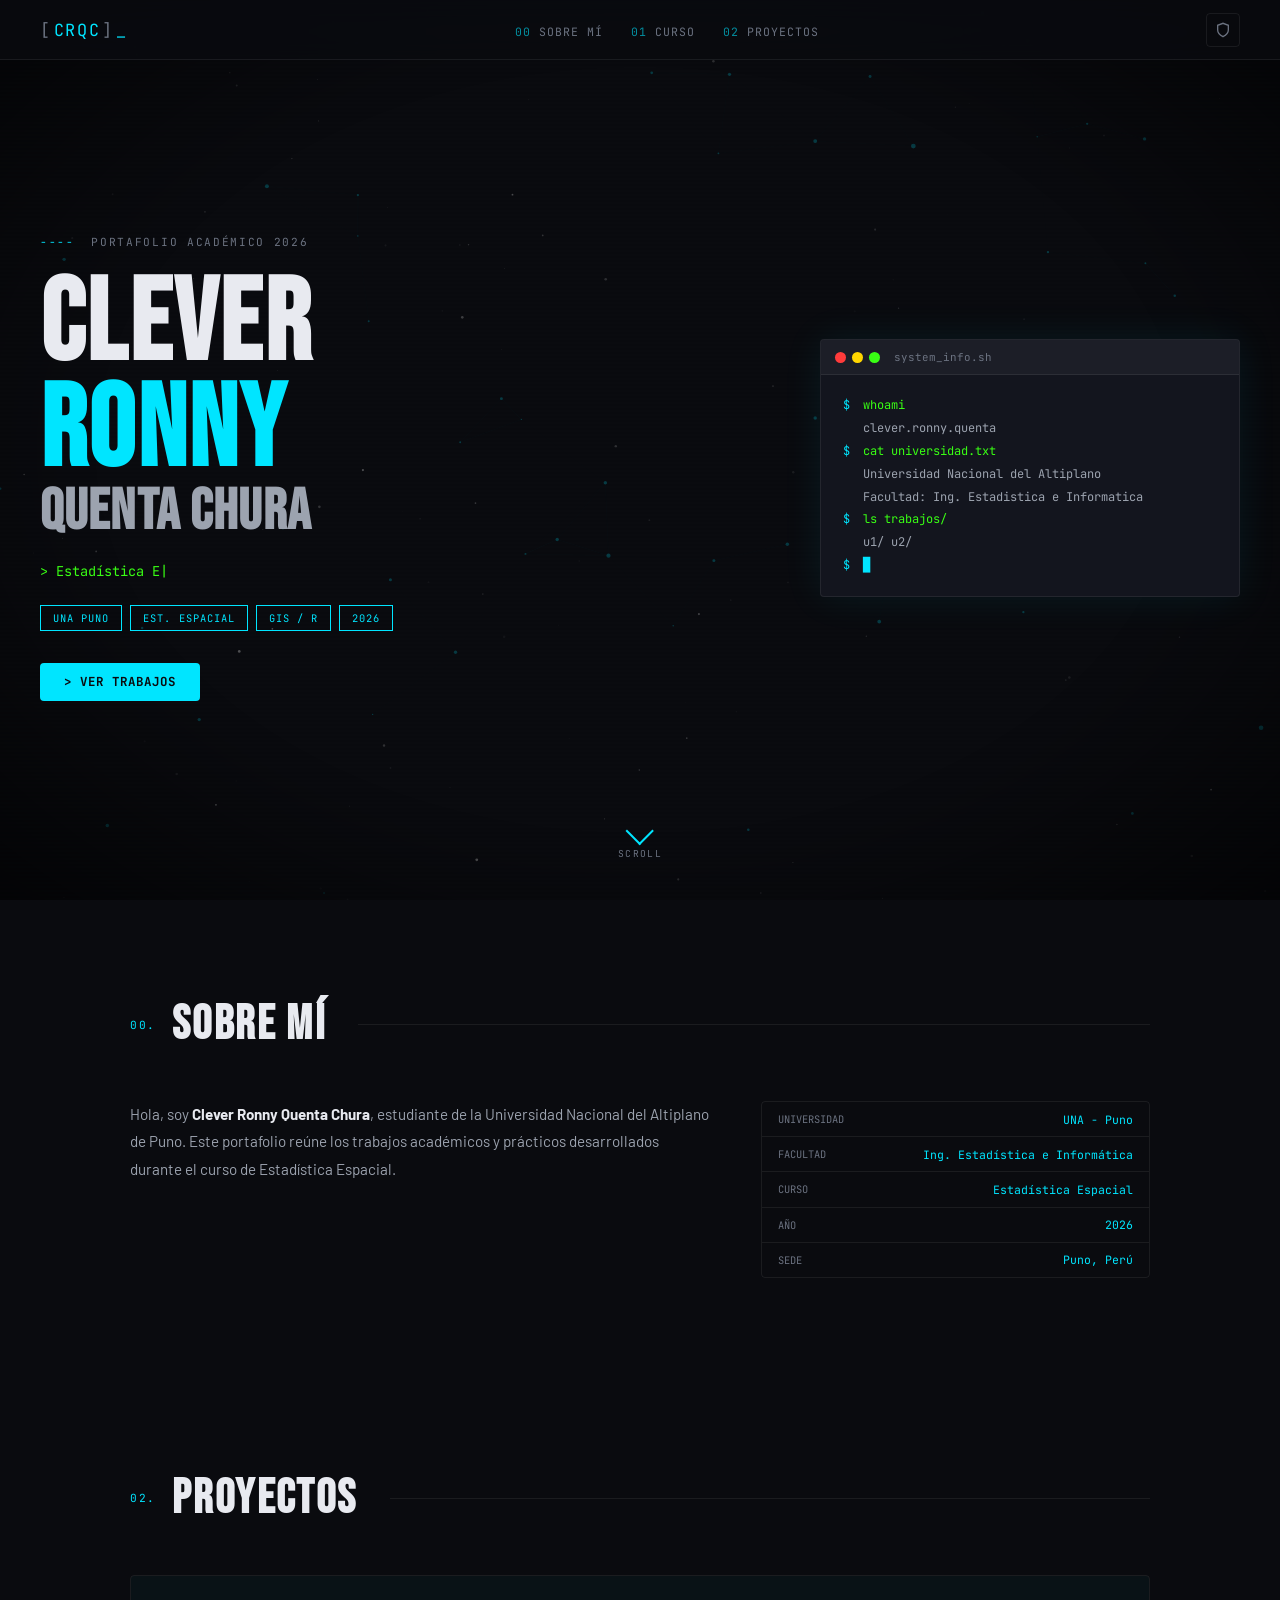
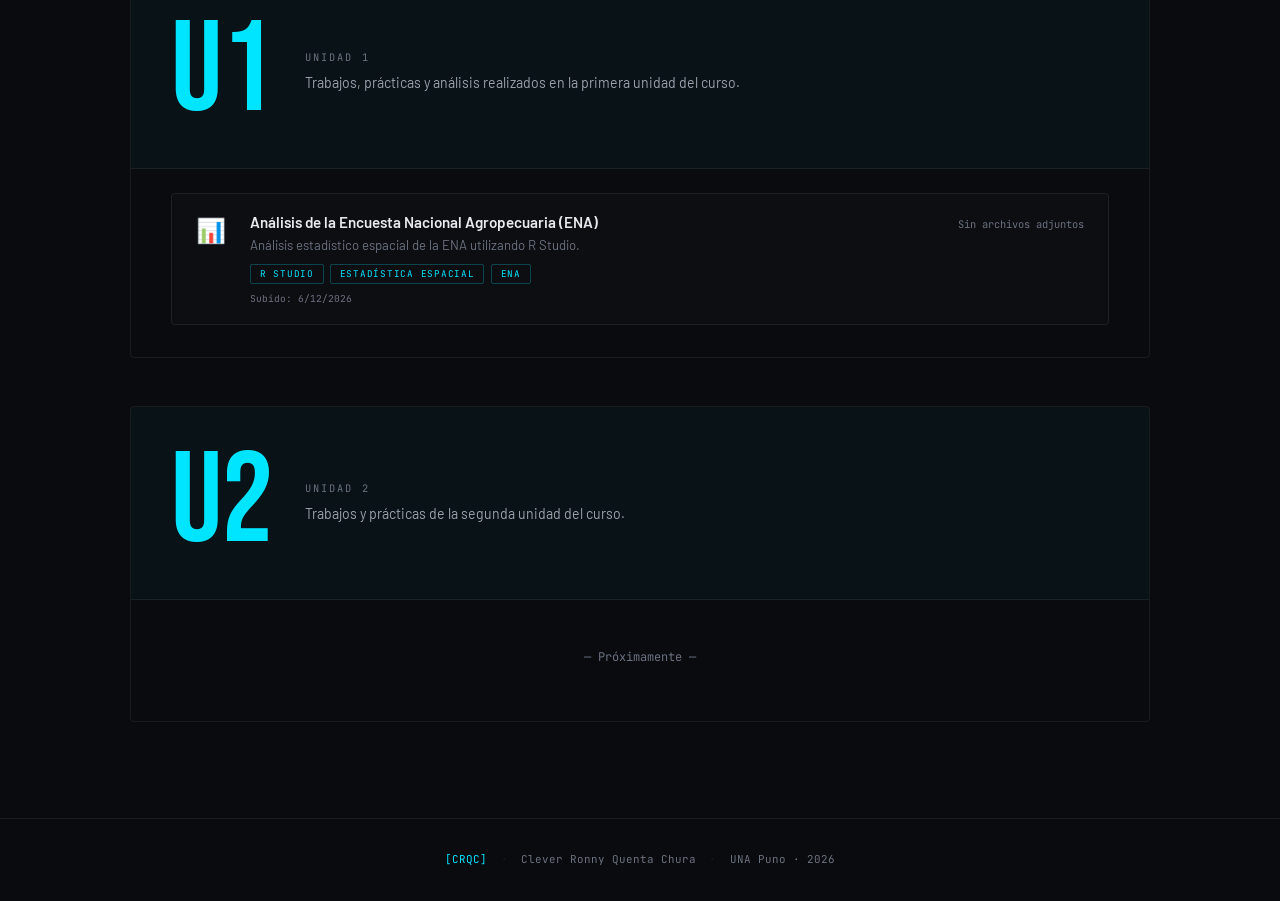
==== index.html @ 72f4a106 "Subo mi portafolio" ====
<!DOCTYPE html>
<html lang="es">
<head>
  <meta charset="UTF-8" />
  <meta name="viewport" content="width=device-width, initial-scale=1.0" />
  <title>Clever Ronny Quenta Chura — Portafolio</title>
  <link rel="preconnect" href="https://fonts.googleapis.com" />
  <link href="https://fonts.googleapis.com/css2?family=JetBrains+Mono:wght@300;400;500;700&family=Bebas+Neue&family=Barlow:ital,wght@0,300;0,400;0,600;0,700;1,300&display=swap" rel="stylesheet" />
  <link rel="stylesheet" href="css/style.css" />
</head>
<body>

  <canvas id="bg-canvas"></canvas>
  <div class="scanlines"></div>
  <div class="vignette"></div>

  <!-- NAV -->
  <nav id="navbar">
    <div class="nav-logo">
      <span class="logo-bracket">[</span>
      <span class="logo-text">CRQC</span>
      <span class="logo-bracket">]</span>
      <span class="logo-dot blink">_</span>
    </div>
    <ul class="nav-links">
      <li><a href="#about" data-index="00">Sobre mí</a></li>
      <li><a href="#curso" data-index="01">Curso</a></li>
      <li><a href="#proyectos" data-index="02">Proyectos</a></li>
    </ul>
    <a href="admin/login.html" class="nav-admin-btn" title="Panel Admin">
      <svg width="16" height="16" viewBox="0 0 24 24" fill="none" stroke="currentColor" stroke-width="2"><path d="M12 22s8-4 8-10V5l-8-3-8 3v7c0 6 8 10 8 10z"/></svg>
    </a>
  </nav>

  <!-- HERO -->
  <header class="hero" id="hero">
    <div class="hero-left">
      <p class="hero-tag"><span class="tag-dash">----</span> Portafolio Académico 2026</p>
      <h1 class="hero-name">
        <span class="name-line">CLEVER</span>
        <span class="name-line accent-line">RONNY</span>
        <span class="name-line dim-line">QUENTA CHURA</span>
      </h1>
      <p class="hero-course" id="typewriter"></p>
      <div class="hero-tags">
        <span class="htag">UNA Puno</span>
        <span class="htag">Est. Espacial</span>
        <span class="htag">GIS / R</span>
        <span class="htag">2026</span>
      </div>
      <div class="hero-actions">
        <a href="#proyectos" class="cta-btn primary"><span>&gt;</span> Ver Trabajos</a>
      </div>
    </div>
    <div class="hero-right">
      <div class="hero-terminal">
        <div class="terminal-header">
          <span class="t-dot red"></span>
          <span class="t-dot yellow"></span>
          <span class="t-dot green"></span>
          <span class="t-title">system_info.sh</span>
        </div>
        <div class="terminal-body" id="terminal-body">
          <p><span class="t-prompt">$</span> <span class="t-cmd">whoami</span></p>
          <p class="t-out">clever.ronny.quenta</p>
          <p><span class="t-prompt">$</span> <span class="t-cmd">cat universidad.txt</span></p>
          <p class="t-out">Universidad Nacional del Altiplano</p>
          <p class="t-out">Facultad: Ing. Estadistica e Informatica</p>
          <p><span class="t-prompt">$</span> <span class="t-cmd">ls trabajos/</span></p>
          <p class="t-out" id="terminal-units">cargando...</p>
          <p><span class="t-prompt">$</span> <span class="t-cursor-line">█</span></p>
        </div>
      </div>
    </div>
    <div class="scroll-cue">
      <div class="scroll-arrow"></div>
      <span>scroll</span>
    </div>
  </header>

  <!-- ABOUT -->
  <section id="about" class="section">
    <div class="section-inner reveal">
      <div class="section-header">
        <span class="section-num">00.</span>
        <h2 class="section-title">Sobre mí</h2>
        <div class="section-line"></div>
      </div>
      <div class="about-grid">
        <div class="about-text">
          <p>Hola, soy <strong>Clever Ronny Quenta Chura</strong>, estudiante de la Universidad Nacional del Altiplano de Puno. Este portafolio reúne los trabajos académicos y prácticos desarrollados durante el curso de Estadística Espacial.</p>
        </div>
        <div class="about-cards">
          <div class="info-card">
            <div class="ic-row"><span class="ic-label">Universidad</span><span class="ic-val">UNA - Puno</span></div>
            <div class="ic-row"><span class="ic-label">Facultad</span><span class="ic-val">Ing. Estadística e Informática</span></div>
            <div class="ic-row"><span class="ic-label">Curso</span><span class="ic-val">Estadística Espacial</span></div>
            <div class="ic-row"><span class="ic-label">Año</span><span class="ic-val">2026</span></div>
            <div class="ic-row"><span class="ic-label">Sede</span><span class="ic-val">Puno, Perú</span></div>
          </div>
        </div>
      </div>
    </div>
  </section>

  <!-- PROYECTOS -->
  <section id="proyectos" class="section">
    <div class="section-inner">
      <div class="section-header reveal">
        <span class="section-num">02.</span>
        <h2 class="section-title">Proyectos</h2>
        <div class="section-line"></div>
      </div>
      <div id="units-container" class="units-big reveal">
        <!-- Rendered by JS -->
        <div class="loading-state">
          <span class="t-prompt">$</span> <span class="t-cmd">loading trabajos...</span>
          <span class="blink">█</span>
        </div>
      </div>
    </div>
  </section>

  <footer>
    <span class="footer-logo">[CRQC]</span>
    <span class="footer-sep"> · </span>
    <span>Clever Ronny Quenta Chura</span>
    <span class="footer-sep"> · </span>
    <span>UNA Puno · 2026</span>
  </footer>

  <script src="js/data.js"></script>
  <script src="js/portfolio.js"></script>
  <script src="js/canvas.js"></script>
</body>
</html>
---- css/style.css ----
/* ================================================================
   PORTAFOLIO CRQC — css/style.css
   ================================================================ */

*, *::before, *::after { box-sizing: border-box; margin: 0; padding: 0; }

:root {
  --bg:       #0a0b0f;
  --bg2:      #0f1017;
  --surface:  #13151e;
  --border:   rgba(255,255,255,0.07);
  --accent:   #00e5ff;
  --accent2:  #7b2fff;
  --text:     #e8eaf0;
  --text-dim: #6b7280;
  --text-mid: #9ca3af;
  --green:    #39ff14;
  --red:      #ff3b3b;
  --yellow:   #ffd600;
  --font-mono:    'JetBrains Mono', monospace;
  --font-display: 'Bebas Neue', sans-serif;
  --font-body:    'Barlow', sans-serif;
  --radius:   4px;
}

html { scroll-behavior: smooth; }
body {
  background: var(--bg);
  color: var(--text);
  font-family: var(--font-body);
  overflow-x: hidden;
  min-height: 100vh;
}

/* BACKGROUNDS */
#bg-canvas { position: fixed; inset: 0; z-index: 0; pointer-events: none; opacity: 0.4; }
.scanlines {
  position: fixed; inset: 0; z-index: 1; pointer-events: none;
  background: repeating-linear-gradient(0deg, transparent, transparent 2px,
    rgba(0,0,0,0.03) 2px, rgba(0,0,0,0.03) 4px);
}
.vignette {
  position: fixed; inset: 0; z-index: 1; pointer-events: none;
  background: radial-gradient(ellipse at 50% 50%, transparent 60%, rgba(0,0,0,0.6) 100%);
}

/* ANIMATIONS */
@keyframes blink    { 0%,100%{opacity:1} 50%{opacity:0} }
@keyframes fadeUp   { to { opacity:1; transform:none; } }
@keyframes bounce   { 0%,100%{transform:rotate(45deg) translateY(0)} 50%{transform:rotate(45deg) translateY(6px)} }
@keyframes pulse    { 0%,100%{opacity:1} 50%{opacity:0.5} }
@keyframes starMove { from{transform:translateY(0)} to{transform:translateY(-2000px)} }

.blink { animation: blink 1.1s infinite; }

/* NAVBAR */
#navbar {
  position: fixed; top: 0; left: 0; right: 0; z-index: 100;
  display: flex; align-items: center; justify-content: space-between;
  padding: 0 2.5rem; height: 60px;
  background: rgba(10,11,15,0.88);
  backdrop-filter: blur(14px);
  border-bottom: 1px solid var(--border);
}
.nav-logo {
  font-family: var(--font-mono); font-size: 1.05rem;
  letter-spacing: 0.1em; color: var(--accent);
  display: flex; align-items: center; gap: 2px;
}
.logo-bracket { color: var(--text-dim); }
.nav-links { list-style: none; display: flex; gap: 1.8rem; }
.nav-links a {
  font-family: var(--font-mono); font-size: 0.72rem;
  color: var(--text-dim); text-decoration: none;
  letter-spacing: 0.08em; text-transform: uppercase;
  transition: color 0.2s;
}
.nav-links a::before { content: attr(data-index) ' '; color: var(--accent); opacity: 0.6; }
.nav-links a:hover { color: var(--accent); }
.nav-admin-btn {
  display: flex; align-items: center; justify-content: center;
  width: 34px; height: 34px;
  border: 1px solid var(--border);
  color: var(--text-dim); text-decoration: none;
  transition: all 0.2s; border-radius: var(--radius);
}
.nav-admin-btn:hover { border-color: var(--accent); color: var(--accent); background: rgba(0,229,255,0.06); }

/* HERO */
.hero {
  position: relative; z-index: 2;
  min-height: 100vh;
  display: flex; align-items: center; justify-content: space-between;
  padding: 100px 2.5rem 4rem;
  gap: 3rem; max-width: 1300px; margin: 0 auto;
}
.hero-left { flex: 1; }
.hero-tag {
  font-family: var(--font-mono); font-size: 0.7rem;
  color: var(--text-dim); letter-spacing: 0.15em;
  text-transform: uppercase; margin-bottom: 1.5rem;
}
.tag-dash { color: var(--accent); margin-right: 0.5rem; }
.hero-name { font-family: var(--font-display); line-height: 0.92; margin-bottom: 1.5rem; }
.name-line {
  display: block;
  font-size: clamp(3.5rem, 9vw, 8rem);
  letter-spacing: 0.02em; color: var(--text);
  opacity: 0; transform: translateY(30px);
  animation: fadeUp 0.6s forwards;
}
.accent-line { color: var(--accent); }
.dim-line { font-size: clamp(1.8rem, 4.5vw, 4rem); color: var(--text-mid); }
.name-line:nth-child(1) { animation-delay: 0.1s; }
.name-line:nth-child(2) { animation-delay: 0.22s; }
.name-line:nth-child(3) { animation-delay: 0.34s; }
.hero-course {
  font-family: var(--font-mono); font-size: clamp(0.75rem, 2vw, 0.85rem);
  color: var(--green); margin-bottom: 1.5rem; min-height: 1.4em;
}
.hero-tags { display: flex; flex-wrap: wrap; gap: 0.5rem; margin-bottom: 2rem; }
.htag {
  font-family: var(--font-mono); font-size: 0.65rem;
  padding: 0.3rem 0.75rem; border: 1px solid var(--accent);
  color: var(--accent); letter-spacing: 0.1em; text-transform: uppercase;
}
.hero-actions { display: flex; gap: 1rem; flex-wrap: wrap; }

/* TERMINAL */
.hero-right { flex: 0 1 420px; }
.hero-terminal {
  background: var(--surface); border: 1px solid var(--border);
  border-radius: var(--radius); overflow: hidden;
  box-shadow: 0 0 40px rgba(0,229,255,0.08);
}
.terminal-header {
  display: flex; align-items: center; gap: 6px;
  padding: 10px 14px;
  background: rgba(255,255,255,0.04); border-bottom: 1px solid var(--border);
}
.t-dot { width: 11px; height: 11px; border-radius: 50%; }
.t-dot.red { background: var(--red); }
.t-dot.yellow { background: var(--yellow); }
.t-dot.green { background: var(--green); }
.t-title { font-family: var(--font-mono); font-size: 0.68rem; color: var(--text-dim); margin-left: 8px; }
.terminal-body { padding: 1.2rem 1.4rem; font-family: var(--font-mono); font-size: 0.75rem; line-height: 1.9; }
.t-prompt { color: var(--accent); margin-right: 6px; }
.t-cmd { color: var(--green); }
.t-out { color: var(--text-mid); padding-left: 1.2rem; }
.t-cursor-line { animation: blink 1s infinite; color: var(--accent); }

/* SCROLL CUE */
.scroll-cue {
  position: absolute; bottom: 2.5rem; left: 50%; transform: translateX(-50%);
  display: flex; flex-direction: column; align-items: center; gap: 6px;
  font-family: var(--font-mono); font-size: 0.6rem; color: var(--text-dim);
  letter-spacing: 0.15em; text-transform: uppercase;
}
.scroll-arrow {
  width: 20px; height: 20px;
  border-right: 2px solid var(--accent); border-bottom: 2px solid var(--accent);
  transform: rotate(45deg); animation: bounce 1.5s infinite;
}

/* BUTTONS */
.cta-btn {
  display: inline-flex; align-items: center; gap: 0.5rem;
  padding: 0.65rem 1.5rem;
  font-family: var(--font-mono); font-size: 0.78rem;
  letter-spacing: 0.08em; text-transform: uppercase;
  text-decoration: none; border: none; cursor: pointer;
  transition: all 0.2s; border-radius: var(--radius);
}
.cta-btn.primary { background: var(--accent); color: var(--bg); font-weight: 700; }
.cta-btn.primary:hover { background: #fff; }
.cta-btn.secondary { background: transparent; color: var(--accent); border: 1px solid var(--accent); }
.cta-btn.secondary:hover { background: rgba(0,229,255,0.08); }

.btn-pdf, .btn-view, .btn-link, .btn-code {
  display: inline-flex; align-items: center; gap: 0.4rem;
  padding: 0.45rem 1rem;
  font-family: var(--font-mono); font-size: 0.65rem;
  letter-spacing: 0.08em; text-transform: uppercase;
  text-decoration: none; cursor: pointer;
  transition: all 0.2s; border-radius: var(--radius);
  white-space: nowrap;
}
.btn-pdf  { background: var(--accent); color: var(--bg); font-weight: 700; border: none; }
.btn-pdf:hover { background: #fff; }
.btn-view { background: transparent; color: var(--accent); border: 1px solid var(--accent); }
.btn-view:hover { background: rgba(0,229,255,0.08); }
.btn-link { background: transparent; color: var(--accent2); border: 1px solid var(--accent2); }
.btn-link:hover { background: rgba(123,47,255,0.1); }
.btn-code { background: transparent; color: var(--green); border: 1px solid var(--green); }
.btn-code:hover { background: rgba(57,255,20,0.08); }

/* SECTIONS */
.section { position: relative; z-index: 2; padding: 6rem 0; }
.section-alt { background: var(--bg2); }
.section-inner { max-width: 1100px; margin: 0 auto; padding: 0 2.5rem; }
.section-header { display: flex; align-items: center; gap: 1rem; margin-bottom: 3rem; }
.section-num { font-family: var(--font-mono); font-size: 0.7rem; color: var(--accent); letter-spacing: 0.15em; }
.section-title { font-family: var(--font-display); font-size: clamp(2rem, 4vw, 3rem); letter-spacing: 0.05em; }
.section-line { flex: 1; height: 1px; background: var(--border); margin-left: 1rem; }

/* REVEAL */
.reveal { opacity: 0; transform: translateY(24px); transition: opacity 0.6s, transform 0.6s; }
.reveal.visible { opacity: 1; transform: none; }

/* ABOUT */
.about-grid { display: grid; grid-template-columns: 1.2fr 0.8fr; gap: 3rem; align-items: start; }
.about-text p { color: var(--text-mid); line-height: 1.8; margin-bottom: 1rem; font-size: 0.95rem; }
.about-text strong { color: var(--text); }
.info-card { border: 1px solid var(--border); border-radius: var(--radius); }
.ic-row {
  display: flex; justify-content: space-between; align-items: center;
  padding: 0.6rem 1rem; border-bottom: 1px solid var(--border); gap: 1rem;
}
.ic-row:last-child { border-bottom: none; }
.ic-label { font-family: var(--font-mono); font-size: 0.65rem; color: var(--text-dim); text-transform: uppercase; white-space: nowrap; }
.ic-val   { font-family: var(--font-mono); font-size: 0.72rem; color: var(--accent); text-align: right; }

/* COURSE CARD */
.course-card { display: flex; border: 1px solid var(--border); border-radius: var(--radius); overflow: hidden; }
.course-card-accent { width: 4px; background: var(--accent); flex-shrink: 0; }
.course-card-body { padding: 1.2rem 1.5rem; }
.course-name { font-family: var(--font-display); font-size: clamp(1.4rem, 4vw, 1.8rem); letter-spacing: 0.05em; }
.course-meta { font-family: var(--font-mono); font-size: 0.68rem; color: var(--text-dim); margin-top: 0.4rem; }

/* UNITS BIG */
.units-big { display: flex; flex-direction: column; gap: 3rem; }
.unit-big { border: 1px solid var(--border); border-radius: var(--radius); overflow: hidden; }
.unit-big-header {
  display: flex; align-items: center; gap: 2rem;
  padding: 2rem 2.5rem;
  background: rgba(0,229,255,0.03);
  border-bottom: 1px solid var(--border);
}
.unit-big-num {
  font-family: var(--font-display);
  font-size: clamp(4rem, 10vw, 8rem);
  color: var(--accent); line-height: 1;
}
.unit-big-info { flex: 1; }
.unit-big-label {
  font-family: var(--font-mono); font-size: 0.65rem;
  color: var(--text-dim); text-transform: uppercase; letter-spacing: 0.2em; margin-bottom: 0.4rem;
}
.unit-big-title {
  font-family: var(--font-display);
  font-size: clamp(1.6rem, 3vw, 2.4rem);
  letter-spacing: 0.05em; line-height: 1.1; margin-bottom: 0.4rem;
}
.unit-big-desc { font-size: 0.88rem; color: var(--text-mid); line-height: 1.65; }
.unit-big-body { padding: 1.5rem 2.5rem 2rem; }

/* TASK LIST */
.trabajos-list { display: flex; flex-direction: column; gap: 1rem; }
.trabajo-item {
  display: flex; align-items: flex-start; gap: 1.5rem;
  padding: 1.2rem 1.5rem;
  border: 1px solid var(--border);
  background: rgba(255,255,255,0.015);
  border-radius: var(--radius);
  transition: border-color 0.25s, background 0.25s;
}
.trabajo-item:hover {
  border-color: rgba(0,229,255,0.3);
  background: rgba(0,229,255,0.035);
}
.trabajo-icon { font-size: 1.5rem; flex-shrink: 0; margin-top: 2px; }
.trabajo-info { flex: 1; min-width: 0; }
.trabajo-title { font-weight: 600; font-size: 0.95rem; color: var(--text); margin-bottom: 0.3rem; }
.trabajo-desc  { font-size: 0.82rem; color: var(--text-dim); margin-bottom: 0.5rem; line-height: 1.5; }
.trabajo-tags  { display: flex; flex-wrap: wrap; gap: 0.4rem; margin-top: 0.4rem; }
.ttag {
  font-family: var(--font-mono); font-size: 0.58rem;
  padding: 0.2rem 0.55rem; border: 1px solid rgba(0,229,255,0.25);
  color: var(--accent); letter-spacing: 0.08em; text-transform: uppercase;
  border-radius: 2px;
}
.trabajo-meta {
  font-family: var(--font-mono); font-size: 0.6rem; color: var(--text-dim); margin-top: 0.5rem;
}
.trabajo-actions {
  display: flex; gap: 0.5rem; flex-shrink: 0;
  flex-wrap: wrap; align-items: flex-start; padding-top: 2px;
}

/* EMPTY STATE */
.empty-state {
  text-align: center; padding: 3rem 1rem;
  font-family: var(--font-mono); font-size: 0.78rem;
  color: var(--text-dim);
}
.empty-state .empty-icon { font-size: 2.5rem; margin-bottom: 1rem; display: block; }

.loading-state {
  font-family: var(--font-mono); font-size: 0.85rem;
  color: var(--text-mid); padding: 2rem 0; text-align: center;
}

/* FILE TYPE BADGE */
.file-type-badge {
  font-family: var(--font-mono); font-size: 0.58rem;
  padding: 0.15rem 0.4rem;
  border-radius: 2px; text-transform: uppercase; font-weight: 700;
}
.badge-pdf  { background: rgba(255,59,59,0.15);  color: #ff6b6b; border: 1px solid rgba(255,59,59,0.3); }
.badge-r    { background: rgba(57,255,20,0.1);   color: var(--green); border: 1px solid rgba(57,255,20,0.3); }
.badge-rmd  { background: rgba(0,229,255,0.1);   color: var(--accent); border: 1px solid rgba(0,229,255,0.3); }
.badge-link { background: rgba(123,47,255,0.15); color: #a78bfa; border: 1px solid rgba(123,47,255,0.3); }
.badge-doc  { background: rgba(255,214,0,0.1);   color: var(--yellow); border: 1px solid rgba(255,214,0,0.3); }
.badge-zip  { background: rgba(255,165,0,0.1);   color: #fb923c; border: 1px solid rgba(255,165,0,0.3); }
.badge-other{ background: rgba(156,163,175,0.1); color: var(--text-mid); border: 1px solid rgba(156,163,175,0.2); }

/* FOOTER */
footer {
  position: relative; z-index: 2;
  text-align: center; padding: 2rem 1.5rem;
  border-top: 1px solid var(--border);
  font-family: var(--font-mono); font-size: 0.68rem; color: var(--text-dim);
  line-height: 1.6;
}
.footer-logo  { color: var(--accent); }
.footer-sep   { margin: 0 0.4rem; color: var(--border); }

/* RESPONSIVE */
@media (max-width: 992px) {
  .hero { gap: 2rem; }
  .hero-right { flex: 0 1 350px; }
  .about-grid { grid-template-columns: 1fr; }
}
@media (max-width: 768px) {
  #navbar { padding: 0 1rem; height: 50px; }
  .nav-links { gap: 0.8rem; }
  .nav-links a { font-size: 0.65rem; }
  .nav-links a::before { display: none; }
  .hero { flex-direction: column; padding: 80px 1.5rem 4rem; text-align: center; justify-content: center; }
  .hero-tags, .hero-actions { justify-content: center; }
  .hero-right { width: 100%; flex: none; max-width: 450px; }
  .section { padding: 4rem 0; }
  .section-inner { padding: 0 1.5rem; }
  .unit-big-header { flex-direction: column; align-items: flex-start; gap: 0.5rem; padding: 1.5rem; }
  .unit-big-body { padding: 1rem 1.5rem 1.5rem; }
  .trabajo-item { flex-direction: column; gap: 0.8rem; }
  .trabajo-actions { width: 100%; }
  .btn-pdf, .btn-view, .btn-link, .btn-code { flex: 1; justify-content: center; }
  footer span { display: block; margin-bottom: 0.4rem; }
  .footer-sep { display: none; }
}
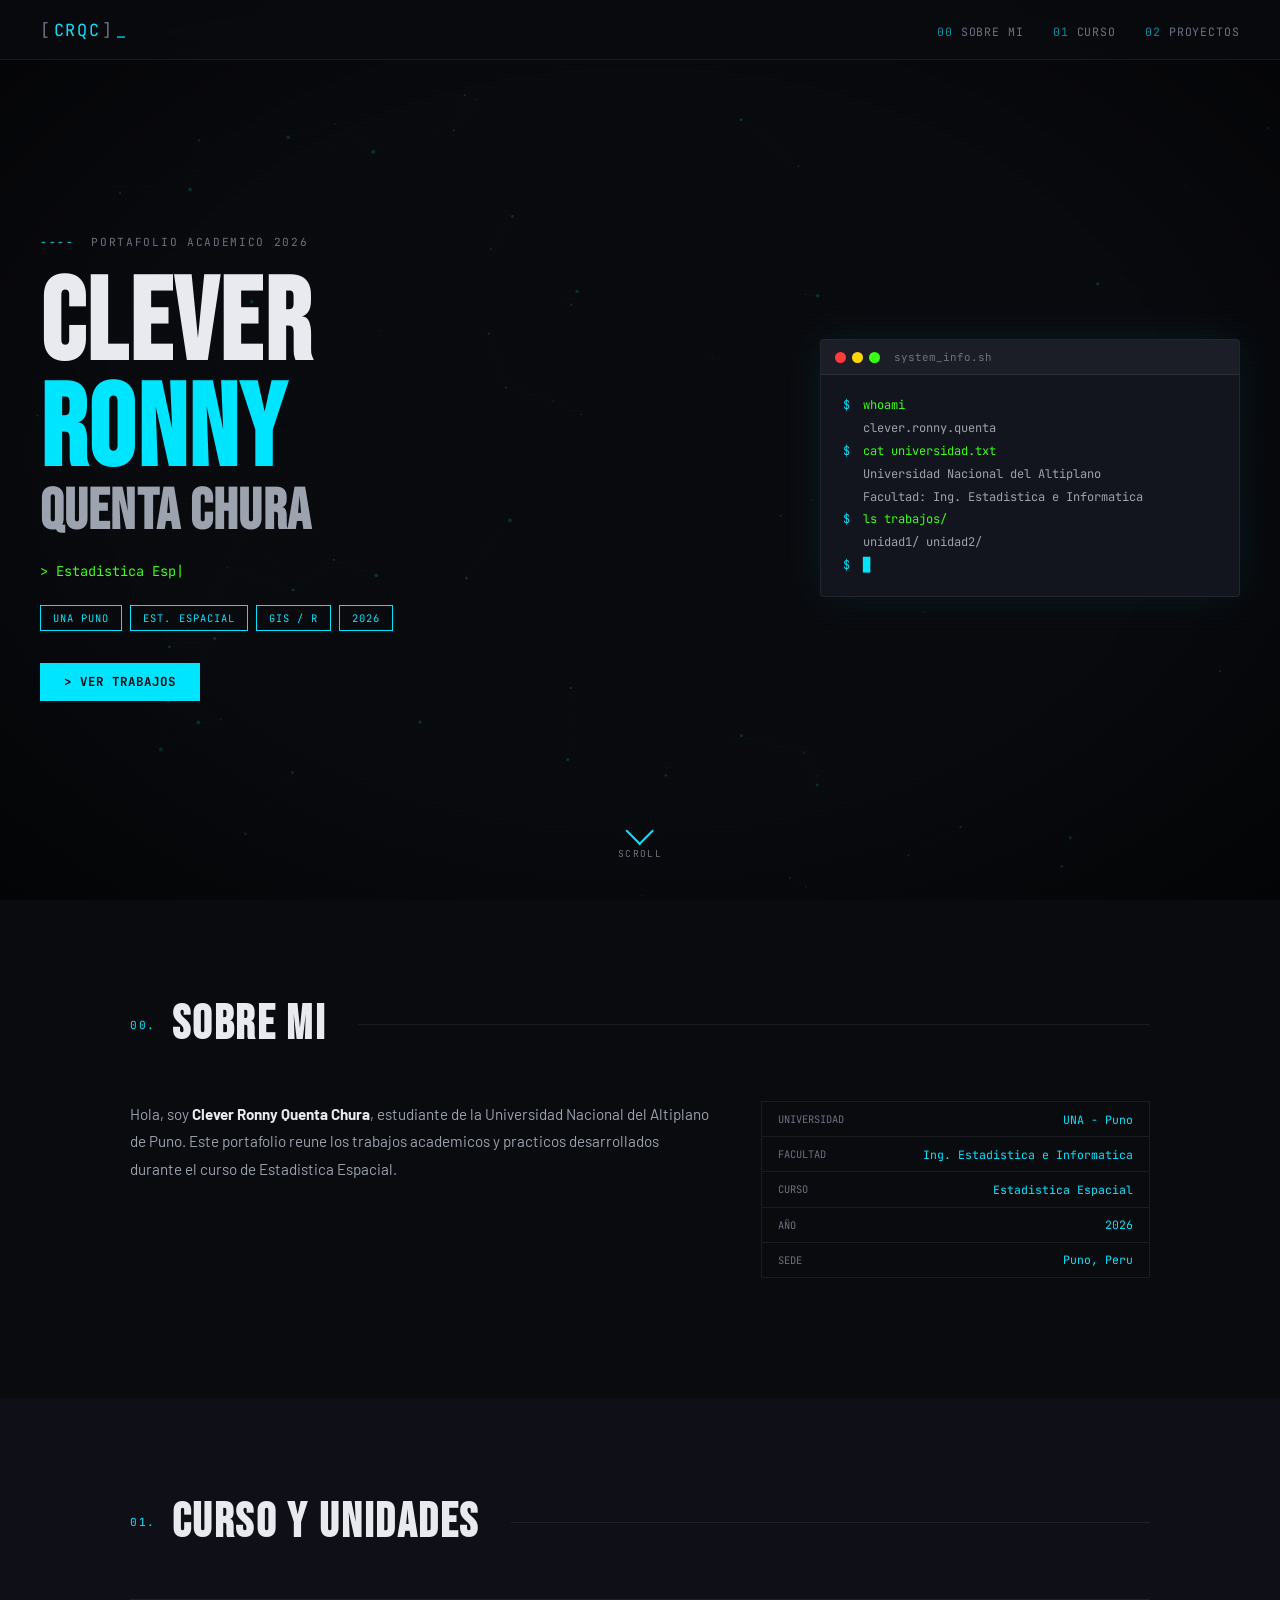
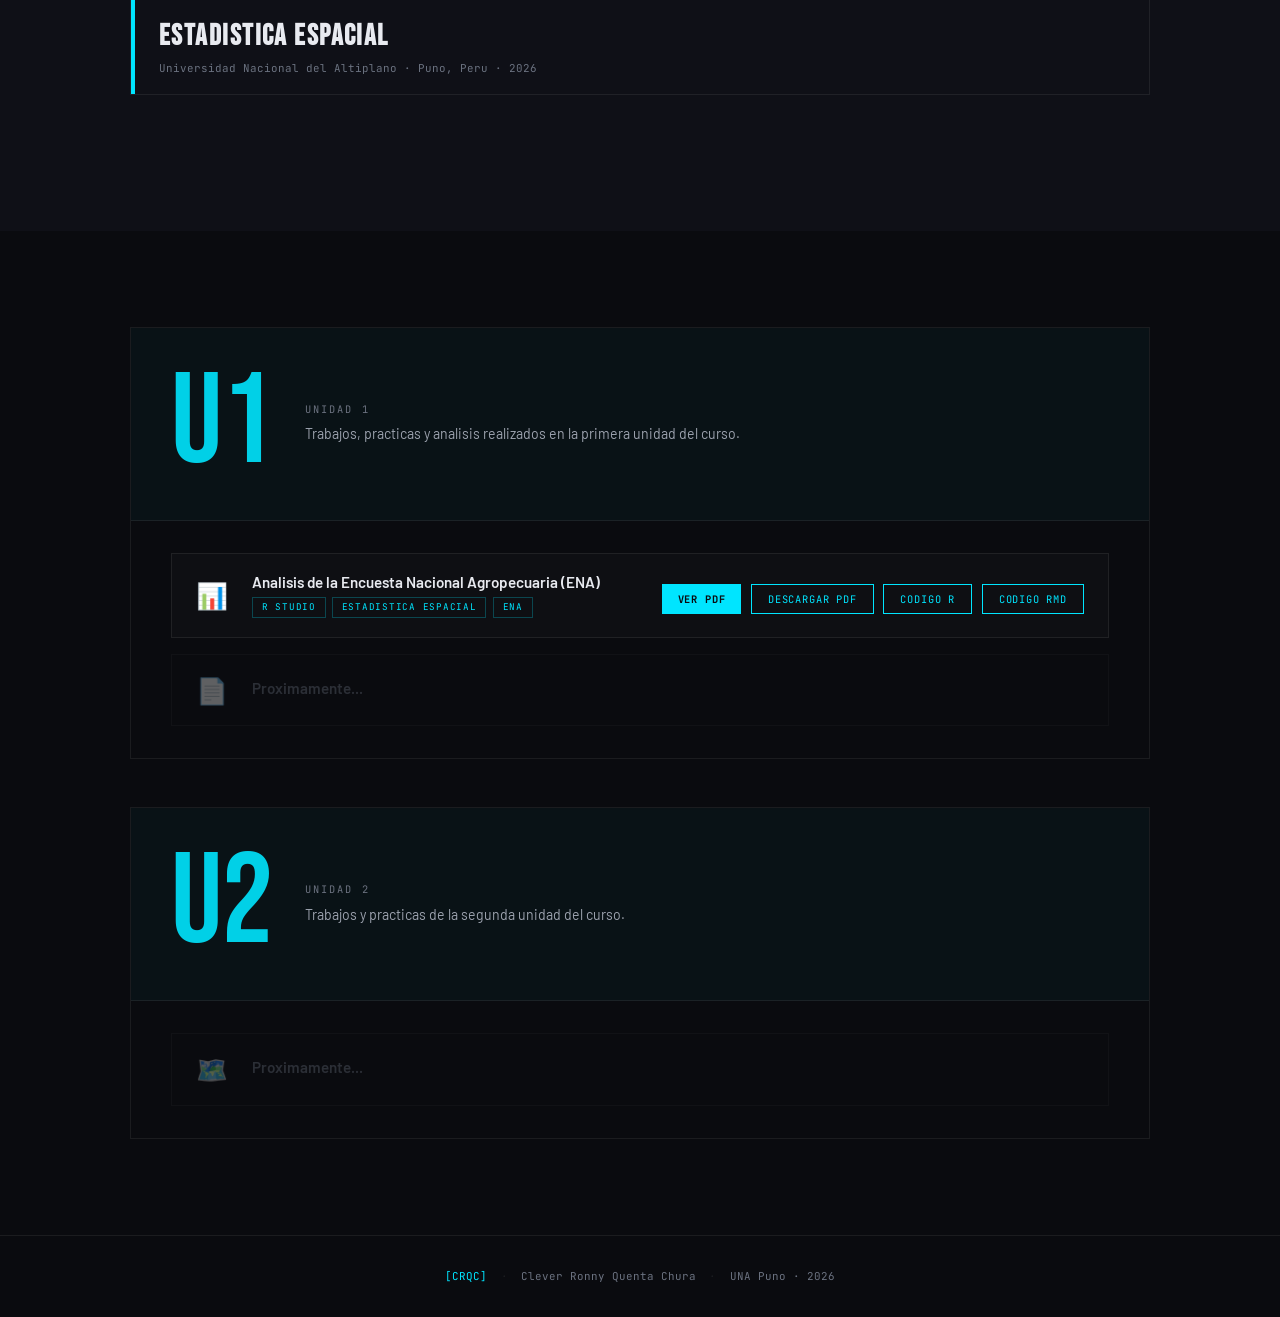
==== commit 5473b281: "nuevo" ====
--- a/index.html
+++ b/index.html
@@ -5,8 +5,385 @@
   <meta name="viewport" content="width=device-width, initial-scale=1.0" />
   <title>Clever Ronny Quenta Chura — Portafolio</title>
   <link rel="preconnect" href="https://fonts.googleapis.com" />
+  <link rel="preconnect" href="https://fonts.gstatic.com" crossorigin />
   <link href="https://fonts.googleapis.com/css2?family=JetBrains+Mono:wght@300;400;500;700&family=Bebas+Neue&family=Barlow:ital,wght@0,300;0,400;0,600;0,700;1,300&display=swap" rel="stylesheet" />
-  <link rel="stylesheet" href="css/style.css" />
+
+  <style>
+    *, *::before, *::after { box-sizing: border-box; margin: 0; padding: 0; }
+
+    :root {
+      --bg: #0a0b0f;
+      --bg2: #0f1017;
+      --surface: #13151e;
+      --border: rgba(255,255,255,0.07);
+      --accent: #00e5ff;
+      --accent2: #7b2fff;
+      --text: #e8eaf0;
+      --text-dim: #6b7280;
+      --text-mid: #9ca3af;
+      --green: #39ff14;
+      --red: #ff3b3b;
+      --yellow: #ffd600;
+      --font-mono: 'JetBrains Mono', monospace;
+      --font-display: 'Bebas Neue', sans-serif;
+      --font-body: 'Barlow', sans-serif;
+    }
+
+    html { scroll-behavior: smooth; }
+    body {
+      background: var(--bg);
+      color: var(--text);
+      font-family: var(--font-body);
+      overflow-x: hidden;
+      min-height: 100vh;
+    }
+
+    /* CANVAS BG */
+    #bg-canvas {
+      position: fixed; inset: 0; z-index: 0;
+      pointer-events: none; opacity: 0.35;
+    }
+    .scanlines {
+      position: fixed; inset: 0; z-index: 1; pointer-events: none;
+      background: repeating-linear-gradient(
+        0deg, transparent, transparent 2px,
+        rgba(0,0,0,0.03) 2px, rgba(0,0,0,0.03) 4px
+      );
+    }
+    .vignette {
+      position: fixed; inset: 0; z-index: 1; pointer-events: none;
+      background: radial-gradient(ellipse at 50% 50%, transparent 60%, rgba(0,0,0,0.55) 100%);
+    }
+
+    /* NAV */
+    #navbar {
+      position: fixed; top: 0; left: 0; right: 0; z-index: 100;
+      display: flex; align-items: center; justify-content: space-between;
+      padding: 0 2.5rem;
+      height: 60px;
+      background: rgba(10,11,15,0.85);
+      backdrop-filter: blur(12px);
+      border-bottom: 1px solid var(--border);
+    }
+    .nav-logo {
+      font-family: var(--font-mono); font-size: 1.05rem;
+      letter-spacing: 0.1em; color: var(--accent);
+      display: flex; align-items: center; gap: 2px;
+    }
+    .logo-bracket { color: var(--text-dim); }
+    .logo-dot { color: var(--accent); }
+    @keyframes blink { 0%,100%{opacity:1} 50%{opacity:0} }
+    .blink { animation: blink 1.1s infinite; }
+    .nav-links { list-style: none; display: flex; gap: 1.8rem; }
+    .nav-links a {
+      font-family: var(--font-mono); font-size: 0.72rem;
+      color: var(--text-dim); text-decoration: none;
+      letter-spacing: 0.08em; text-transform: uppercase;
+      transition: color 0.2s;
+    }
+    .nav-links a::before { content: attr(data-index) ' '; color: var(--accent); opacity: 0.6; }
+    .nav-links a:hover { color: var(--accent); }
+
+    /* HERO */
+    .hero {
+      position: relative; z-index: 2;
+      min-height: 100vh;
+      display: flex; align-items: center; justify-content: space-between;
+      padding: 100px 2.5rem 4rem;
+      gap: 3rem;
+      max-width: 1300px;
+      margin: 0 auto;
+    }
+    .hero-left { flex: 1; }
+    .hero-tag {
+      font-family: var(--font-mono); font-size: 0.7rem;
+      color: var(--text-dim); letter-spacing: 0.15em;
+      text-transform: uppercase; margin-bottom: 1.5rem;
+    }
+    .tag-dash { color: var(--accent); margin-right: 0.5rem; }
+    .hero-name {
+      font-family: var(--font-display);
+      line-height: 0.92; margin-bottom: 1.5rem;
+    }
+    .name-line {
+      display: block; font-size: clamp(3.5rem, 9vw, 8rem);
+      letter-spacing: 0.02em; color: var(--text);
+      opacity: 0; transform: translateY(30px);
+      animation: fadeUp 0.6s forwards;
+    }
+    .accent-line { color: var(--accent); }
+    .dim-line { font-size: clamp(1.8rem, 4.5vw, 4rem); color: var(--text-mid); }
+    .name-line:nth-child(1) { animation-delay: 0s; }
+    .name-line:nth-child(2) { animation-delay: 0.12s; }
+    .name-line:nth-child(3) { animation-delay: 0.24s; }
+    @keyframes fadeUp {
+      to { opacity: 1; transform: none; }
+    }
+    .hero-course {
+      font-family: var(--font-mono); font-size: clamp(0.75rem, 2vw, 0.85rem);
+      color: var(--green); margin-bottom: 1.5rem; min-height: 1.4em;
+    }
+    .hero-tags { display: flex; flex-wrap: wrap; gap: 0.5rem; margin-bottom: 2rem; }
+    .htag {
+      font-family: var(--font-mono); font-size: 0.65rem;
+      padding: 0.3rem 0.75rem; border: 1px solid var(--accent);
+      color: var(--accent); letter-spacing: 0.1em;
+      text-transform: uppercase;
+    }
+    .hero-actions { display: flex; gap: 1rem; flex-wrap: wrap; }
+
+    /* TERMINAL */
+    .hero-right { flex: 0 1 420px; }
+    .hero-terminal {
+      background: var(--surface); border: 1px solid var(--border);
+      border-radius: 4px; overflow: hidden;
+      box-shadow: 0 0 40px rgba(0,229,255,0.08);
+      width: 100%;
+    }
+    .terminal-header {
+      display: flex; align-items: center; gap: 6px;
+      padding: 10px 14px;
+      background: rgba(255,255,255,0.04); border-bottom: 1px solid var(--border);
+    }
+    .t-dot { width: 11px; height: 11px; border-radius: 50%; display: inline-block; }
+    .t-dot.red { background: var(--red); }
+    .t-dot.yellow { background: var(--yellow); }
+    .t-dot.green { background: var(--green); }
+    .t-title { font-family: var(--font-mono); font-size: 0.68rem; color: var(--text-dim); margin-left: 8px; }
+    .terminal-body { padding: 1.2rem 1.4rem; font-family: var(--font-mono); font-size: 0.75rem; line-height: 1.9; }
+    .t-prompt { color: var(--accent); margin-right: 6px; }
+    .t-cmd { color: var(--green); }
+    .t-out { color: var(--text-mid); padding-left: 1.2rem; }
+    .t-cursor-line { animation: blink 1s infinite; color: var(--accent); }
+
+    /* SCROLL CUE */
+    .scroll-cue {
+      position: absolute; bottom: 2.5rem; left: 50%; transform: translateX(-50%);
+      display: flex; flex-direction: column; align-items: center; gap: 6px;
+      font-family: var(--font-mono); font-size: 0.6rem; color: var(--text-dim);
+      letter-spacing: 0.15em; text-transform: uppercase;
+    }
+    .scroll-arrow {
+      width: 20px; height: 20px;
+      border-right: 2px solid var(--accent); border-bottom: 2px solid var(--accent);
+      transform: rotate(45deg);
+      animation: bounce 1.5s infinite;
+    }
+    @keyframes bounce { 0%,100%{transform:rotate(45deg) translateY(0)} 50%{transform:rotate(45deg) translateY(5px)} }
+
+    /* CTA BUTTONS */
+    .cta-btn {
+      display: inline-flex; align-items: center; gap: 0.5rem;
+      padding: 0.65rem 1.5rem;
+      font-family: var(--font-mono); font-size: 0.78rem;
+      letter-spacing: 0.08em; text-transform: uppercase;
+      text-decoration: none; border: none; cursor: pointer;
+      transition: all 0.2s;
+    }
+    .cta-btn.primary {
+      background: var(--accent); color: var(--bg);
+      font-weight: 700;
+    }
+    .cta-btn.primary:hover { background: #fff; }
+    .cta-btn.secondary {
+      background: transparent; color: var(--accent);
+      border: 1px solid var(--accent);
+    }
+    .cta-btn.secondary:hover { background: rgba(0,229,255,0.08); }
+
+    /* SECTIONS */
+    .section { position: relative; z-index: 2; padding: 6rem 0; }
+    .section-alt { background: var(--bg2); }
+    .section-inner { max-width: 1100px; margin: 0 auto; padding: 0 2.5rem; }
+    .section-header {
+      display: flex; align-items: center; gap: 1rem; margin-bottom: 3rem;
+    }
+    .section-num {
+      font-family: var(--font-mono); font-size: 0.7rem;
+      color: var(--accent); letter-spacing: 0.15em;
+    }
+    .section-title {
+      font-family: var(--font-display); font-size: clamp(2rem, 4vw, 3rem);
+      letter-spacing: 0.05em; color: var(--text);
+    }
+    .section-line {
+      flex: 1; height: 1px; background: var(--border); margin-left: 1rem;
+    }
+
+    /* REVEAL */
+    .reveal { opacity: 0; transform: translateY(24px); transition: opacity 0.6s, transform 0.6s; }
+    .reveal.visible { opacity: 1; transform: none; }
+
+    /* ABOUT */
+    .about-grid { display: grid; grid-template-columns: 1.2fr 0.8fr; gap: 3rem; align-items: start; }
+    .about-text p { color: var(--text-mid); line-height: 1.8; margin-bottom: 1rem; font-size: 0.95rem; }
+    .about-text strong { color: var(--text); }
+    .info-card { border: 1px solid var(--border); margin-bottom: 1.5rem; }
+    .ic-row {
+      display: flex; justify-content: space-between; align-items: center;
+      padding: 0.6rem 1rem; border-bottom: 1px solid var(--border);
+      gap: 1rem;
+    }
+    .ic-row:last-child { border-bottom: none; }
+    .ic-label { font-family: var(--font-mono); font-size: 0.65rem; color: var(--text-dim); text-transform: uppercase; white-space: nowrap; }
+    .ic-val { font-family: var(--font-mono); font-size: 0.72rem; color: var(--accent); text-align: right; }
+
+    /* COURSE */
+    .course-card {
+      display: flex; margin-bottom: 2.5rem;
+      border: 1px solid var(--border); overflow: hidden;
+    }
+    .course-card-accent { width: 4px; background: var(--accent); flex-shrink: 0; }
+    .course-card-body { padding: 1.2rem 1.5rem; }
+    .course-name { font-family: var(--font-display); font-size: clamp(1.4rem, 4vw, 1.8rem); color: var(--text); letter-spacing: 0.05em; }
+    .course-meta { font-family: var(--font-mono); font-size: 0.68rem; color: var(--text-dim); margin-top: 0.4rem; }
+
+    /* UNITS GRID */
+    .units-grid { display: grid; grid-template-columns: 1fr 1fr; gap: 1.5rem; }
+    .unit-card {
+      border: 1px solid var(--border); padding: 2rem;
+      position: relative; overflow: hidden;
+      transition: border-color 0.3s, box-shadow 0.3s;
+    }
+    .unit-card:hover {
+      border-color: rgba(0,229,255,0.4);
+      box-shadow: 0 0 30px rgba(0,229,255,0.06);
+    }
+    .unit-num-badge {
+      font-family: var(--font-display); font-size: 5rem; line-height: 1;
+      color: rgba(0,229,255,0.07); position: absolute; top: 0.5rem; right: 1rem;
+      pointer-events: none; user-select: none;
+    }
+    .unit-title {
+      font-family: var(--font-display); font-size: 1.4rem;
+      color: var(--text); letter-spacing: 0.04em; margin-bottom: 0.8rem;
+    }
+    .unit-desc { font-size: 0.87rem; color: var(--text-mid); line-height: 1.7; margin-bottom: 1.5rem; }
+    .unit-footer { display: flex; align-items: center; justify-content: space-between; margin-top: 1rem; gap: 10px; flex-wrap: wrap; }
+    .unit-folder { font-family: var(--font-mono); font-size: 0.62rem; color: var(--text-dim); }
+    .unit-link {
+      font-family: var(--font-mono); font-size: 0.68rem; color: var(--accent);
+      text-decoration: none; transition: letter-spacing 0.2s;
+    }
+    .unit-link:hover { letter-spacing: 0.1em; }
+
+    /* PROJECTS */
+    .units-big { display: flex; flex-direction: column; gap: 3rem; }
+    .unit-big { border: 1px solid var(--border); overflow: hidden; }
+    .unit-big-header {
+      display: flex; align-items: center; gap: 2rem;
+      padding: 2rem 2.5rem;
+      background: rgba(0,229,255,0.03);
+      border-bottom: 1px solid var(--border);
+    }
+    .unit-big-num {
+      font-family: var(--font-display);
+      font-size: clamp(4rem, 10vw, 8rem);
+      color: var(--accent); line-height: 1;
+      opacity: 0.9;
+    }
+    .unit-big-info { flex: 1; }
+    .unit-big-label {
+      font-family: var(--font-mono); font-size: 0.65rem;
+      color: var(--text-dim); text-transform: uppercase;
+      letter-spacing: 0.2em; margin-bottom: 0.4rem;
+    }
+    .unit-big-title {
+      font-family: var(--font-display);
+      font-size: clamp(1.6rem, 3vw, 2.4rem);
+      color: var(--text); letter-spacing: 0.05em;
+      line-height: 1.1; margin-bottom: 0.6rem;
+    }
+    .unit-big-desc { font-size: 0.88rem; color: var(--text-mid); line-height: 1.65; }
+    .unit-big-body { padding: 2rem 2.5rem; }
+    .trabajos-list { display: flex; flex-direction: column; gap: 1rem; }
+    .trabajo-item {
+      display: flex; align-items: center; gap: 1.5rem;
+      padding: 1.2rem 1.5rem;
+      border: 1px solid var(--border);
+      background: rgba(255,255,255,0.02);
+      transition: border-color 0.25s, background 0.25s;
+    }
+    .trabajo-item:hover {
+      border-color: rgba(0,229,255,0.35);
+      background: rgba(0,229,255,0.04);
+    }
+    .trabajo-icon { font-size: 1.6rem; flex-shrink: 0; }
+    .trabajo-info { flex: 1; }
+    .trabajo-title {
+      font-family: var(--font-body); font-weight: 600;
+      font-size: 0.95rem; color: var(--text); margin-bottom: 0.3rem;
+    }
+    .trabajo-tags { display: flex; flex-wrap: wrap; gap: 0.4rem; margin-top: 0.4rem; }
+    .ttag {
+      font-family: var(--font-mono); font-size: 0.58rem;
+      padding: 0.2rem 0.55rem; border: 1px solid rgba(0,229,255,0.25);
+      color: var(--accent); letter-spacing: 0.08em; text-transform: uppercase;
+    }
+    .trabajo-actions { display: flex; gap: 0.6rem; flex-shrink: 0; flex-wrap: wrap; margin-top: 0.5rem; }
+
+    .btn-pdf, .btn-view {
+      display: inline-flex; align-items: center; gap: 0.4rem;
+      padding: 0.45rem 1rem;
+      font-family: var(--font-mono); font-size: 0.65rem;
+      letter-spacing: 0.08em; text-transform: uppercase;
+      text-decoration: none; cursor: pointer;
+      transition: background 0.2s;
+    }
+    .btn-pdf { background: var(--accent); color: var(--bg); font-weight: 700; border: none; }
+    .btn-pdf:hover { background: #fff; }
+    .btn-view { background: transparent; color: var(--accent); border: 1px solid var(--accent); }
+    .btn-view:hover { background: rgba(0,229,255,0.08); }
+
+    /* FOOTER */
+    footer {
+      position: relative; z-index: 2;
+      text-align: center; padding: 2rem 1.5rem;
+      border-top: 1px solid var(--border);
+      font-family: var(--font-mono); font-size: 0.68rem; color: var(--text-dim);
+      line-height: 1.6;
+    }
+    .footer-logo { color: var(--accent); }
+    .footer-sep { margin: 0 0.4rem; color: var(--border); }
+
+    /* RESPONSIVE */
+    @media (max-width: 992px) {
+      .hero { gap: 2rem; }
+      .hero-right { flex: 0 1 350px; }
+      .about-grid { grid-template-columns: 1fr; }
+    }
+
+    @media (max-width: 768px) {
+      #navbar { padding: 0 1rem; height: 50px; }
+      .nav-links { gap: 0.8rem; }
+      .nav-links a { font-size: 0.65rem; }
+      .nav-links a::before { display: none; }
+      
+      .hero { flex-direction: column; padding: 80px 1.5rem 4rem; text-align: center; justify-content: center; }
+      .hero-left { max-width: 100%; }
+      .hero-tags, .hero-actions { justify-content: center; }
+      .hero-right { width: 100%; flex: none; max-width: 450px; }
+      
+      .section { padding: 4rem 0; }
+      .section-inner { padding: 0 1.5rem; }
+      .units-grid { grid-template-columns: 1fr; }
+      
+      .unit-big-header { flex-direction: column; align-items: flex-start; gap: 0.5rem; padding: 1.5rem; }
+      .unit-big-body { padding: 1.5rem; }
+      .trabajo-item { flex-direction: column; align-items: flex-start; gap: 1rem; }
+      .trabajo-actions { width: 100%; }
+      .btn-pdf, .btn-view { flex: 1; justify-content: center; text-align: center; }
+      
+      .footer-sep { display: none; }
+      footer span { display: block; margin-bottom: 0.5rem; }
+    }
+
+    @media (max-width: 480px) {
+      .nav-logo .logo-text { font-size: 0.9rem; }
+      .name-line { font-size: 3rem; }
+      .dim-line { font-size: 1.5rem; }
+    }
+  </style>
 </head>
 <body>
 
@@ -14,7 +391,6 @@
   <div class="scanlines"></div>
   <div class="vignette"></div>
 
-  <!-- NAV -->
   <nav id="navbar">
     <div class="nav-logo">
       <span class="logo-bracket">[</span>
@@ -23,19 +399,15 @@
       <span class="logo-dot blink">_</span>
     </div>
     <ul class="nav-links">
-      <li><a href="#about" data-index="00">Sobre mí</a></li>
+      <li><a href="#about" data-index="00">Sobre mi</a></li>
       <li><a href="#curso" data-index="01">Curso</a></li>
       <li><a href="#proyectos" data-index="02">Proyectos</a></li>
     </ul>
-    <a href="admin/login.html" class="nav-admin-btn" title="Panel Admin">
-      <svg width="16" height="16" viewBox="0 0 24 24" fill="none" stroke="currentColor" stroke-width="2"><path d="M12 22s8-4 8-10V5l-8-3-8 3v7c0 6 8 10 8 10z"/></svg>
-    </a>
   </nav>
 
-  <!-- HERO -->
   <header class="hero" id="hero">
     <div class="hero-left">
-      <p class="hero-tag"><span class="tag-dash">----</span> Portafolio Académico 2026</p>
+      <p class="hero-tag"><span class="tag-dash">----</span> Portafolio Academico 2026</p>
       <h1 class="hero-name">
         <span class="name-line">CLEVER</span>
         <span class="name-line accent-line">RONNY</span>
@@ -49,7 +421,9 @@
         <span class="htag">2026</span>
       </div>
       <div class="hero-actions">
-        <a href="#proyectos" class="cta-btn primary"><span>&gt;</span> Ver Trabajos</a>
+        <a href="#proyectos" class="cta-btn primary">
+          <span>></span> Ver Trabajos
+        </a>
       </div>
     </div>
     <div class="hero-right">
@@ -60,14 +434,14 @@
           <span class="t-dot green"></span>
           <span class="t-title">system_info.sh</span>
         </div>
-        <div class="terminal-body" id="terminal-body">
+        <div class="terminal-body">
           <p><span class="t-prompt">$</span> <span class="t-cmd">whoami</span></p>
           <p class="t-out">clever.ronny.quenta</p>
           <p><span class="t-prompt">$</span> <span class="t-cmd">cat universidad.txt</span></p>
           <p class="t-out">Universidad Nacional del Altiplano</p>
           <p class="t-out">Facultad: Ing. Estadistica e Informatica</p>
           <p><span class="t-prompt">$</span> <span class="t-cmd">ls trabajos/</span></p>
-          <p class="t-out" id="terminal-units">cargando...</p>
+          <p class="t-out">unidad1/  unidad2/</p>
           <p><span class="t-prompt">$</span> <span class="t-cursor-line">█</span></p>
         </div>
       </div>
@@ -78,45 +452,129 @@
     </div>
   </header>
 
-  <!-- ABOUT -->
   <section id="about" class="section">
     <div class="section-inner reveal">
       <div class="section-header">
         <span class="section-num">00.</span>
-        <h2 class="section-title">Sobre mí</h2>
+        <h2 class="section-title">Sobre mi</h2>
         <div class="section-line"></div>
       </div>
       <div class="about-grid">
         <div class="about-text">
-          <p>Hola, soy <strong>Clever Ronny Quenta Chura</strong>, estudiante de la Universidad Nacional del Altiplano de Puno. Este portafolio reúne los trabajos académicos y prácticos desarrollados durante el curso de Estadística Espacial.</p>
+          <p>Hola, soy <strong>Clever Ronny Quenta Chura</strong>, estudiante de la Universidad Nacional del Altiplano de Puno. Este portafolio reune los trabajos academicos y practicos desarrollados durante el curso de Estadistica Espacial.</p>
         </div>
         <div class="about-cards">
           <div class="info-card">
-            <div class="ic-row"><span class="ic-label">Universidad</span><span class="ic-val">UNA - Puno</span></div>
-            <div class="ic-row"><span class="ic-label">Facultad</span><span class="ic-val">Ing. Estadística e Informática</span></div>
-            <div class="ic-row"><span class="ic-label">Curso</span><span class="ic-val">Estadística Espacial</span></div>
-            <div class="ic-row"><span class="ic-label">Año</span><span class="ic-val">2026</span></div>
-            <div class="ic-row"><span class="ic-label">Sede</span><span class="ic-val">Puno, Perú</span></div>
+            <div class="ic-row">
+              <span class="ic-label">Universidad</span>
+              <span class="ic-val">UNA - Puno</span>
+            </div>
+            <div class="ic-row">
+              <span class="ic-label">Facultad</span>
+              <span class="ic-val">Ing. Estadistica e Informatica</span>
+            </div>
+            <div class="ic-row">
+              <span class="ic-label">Curso</span>
+              <span class="ic-val">Estadistica Espacial</span>
+            </div>
+            <div class="ic-row">
+              <span class="ic-label">Año</span>
+              <span class="ic-val">2026</span>
+            </div>
+            <div class="ic-row">
+              <span class="ic-label">Sede</span>
+              <span class="ic-val">Puno, Peru</span>
+            </div>
           </div>
         </div>
       </div>
     </div>
   </section>
 
-  <!-- PROYECTOS -->
+  <section id="curso" class="section section-alt">
+    <div class="section-inner reveal">
+      <div class="section-header">
+        <span class="section-num">01.</span>
+        <h2 class="section-title">Curso y Unidades</h2>
+        <div class="section-line"></div>
+      </div>
+      <div class="course-card">
+        <div class="course-card-accent"></div>
+        <div class="course-card-body">
+          <h3 class="course-name">Estadistica Espacial</h3>
+          <p class="course-meta">Universidad Nacional del Altiplano · Puno, Peru · 2026</p>
+        </div>
+      </div>
+      
+    </div>
+  </section>
+
   <section id="proyectos" class="section">
     <div class="section-inner">
-      <div class="section-header reveal">
-        <span class="section-num">02.</span>
-        <h2 class="section-title">Proyectos</h2>
-        <div class="section-line"></div>
-      </div>
-      <div id="units-container" class="units-big reveal">
-        <!-- Rendered by JS -->
-        <div class="loading-state">
-          <span class="t-prompt">$</span> <span class="t-cmd">loading trabajos...</span>
-          <span class="blink">█</span>
+      
+
+      <div class="units-big reveal">
+
+        <div class="unit-big">
+          <div class="unit-big-header">
+            <div class="unit-big-num">U1</div>
+            <div class="unit-big-info">
+              <p class="unit-big-label">Unidad 1</p>
+              <p class="unit-big-desc">Trabajos, practicas y analisis realizados en la primera unidad del curso.</p>
+            </div>
+          </div>
+          <div class="unit-big-body">
+            <div class="trabajos-list">
+
+              <div class="trabajo-item">
+                <div class="trabajo-icon">📊</div>
+                <div class="trabajo-info">
+                  <div class="trabajo-title">Analisis de la Encuesta Nacional Agropecuaria (ENA)</div>
+                  <div class="trabajo-tags">
+                    <span class="ttag">R Studio</span>
+                    <span class="ttag">Estadistica Espacial</span>
+                    <span class="ttag">ENA</span>
+                  </div>
+                </div>
+                <div class="trabajo-actions">
+                  <a href="./trabajos/unidad1/ENA.pdf" target="_blank" rel="noopener" class="btn-pdf">Ver PDF</a>
+                  <a href="./trabajos/unidad1/ENA.pdf" download class="btn-view">Descargar PDF</a>
+                  <a href="./trabajos/unidad1/ENA_analisis.R" download class="btn-view">Codigo R</a>
+                  <a href="./trabajos/unidad1/ENA_analisis.Rmd" download class="btn-view">Codigo Rmd</a>
+                </div>
+              </div>
+
+              <div class="trabajo-item" style="opacity:0.35; pointer-events:none;">
+                <div class="trabajo-icon">📄</div>
+                <div class="trabajo-info">
+                  <div class="trabajo-title" style="color:var(--text-dim)">Proximamente...</div>
+                </div>
+              </div>
+
+            </div>
+          </div>
         </div>
+
+        <div class="unit-big">
+          <div class="unit-big-header">
+            <div class="unit-big-num">U2</div>
+            <div class="unit-big-info">
+              <p class="unit-big-label">Unidad 2</p>
+              <p class="unit-big-desc">Trabajos y practicas de la segunda unidad del curso.</p>
+            </div>
+          </div>
+          <div class="unit-big-body">
+            <div class="trabajos-list">
+              <div class="trabajo-item" style="opacity:0.35; pointer-events:none;">
+                <div class="trabajo-icon">🗺️</div>
+                <div class="trabajo-info">
+                  <div class="trabajo-title" style="color:var(--text-dim)">Proximamente...</div>
+                </div>
+              </div>
+            </div>
+          </div>
+        </div>
+
       </div>
     </div>
   </section>
@@ -129,8 +587,93 @@
     <span>UNA Puno · 2026</span>
   </footer>
 
-  <script src="js/data.js"></script>
-  <script src="js/portfolio.js"></script>
-  <script src="js/canvas.js"></script>
+  <script>
+    // CANVAS BACKGROUND
+    const canvas = document.getElementById('bg-canvas');
+    const ctx = canvas.getContext('2d');
+    let W, H, dots = [];
+    function resize() {
+      W = canvas.width = window.innerWidth;
+      H = canvas.height = window.innerHeight;
+    }
+    function initDots() {
+      dots = Array.from({length: 80}, () => ({
+        x: Math.random() * W, y: Math.random() * H,
+        vx: (Math.random() - 0.5) * 0.3,
+        vy: (Math.random() - 0.5) * 0.3,
+        r: Math.random() * 1.5 + 0.5
+      }));
+    }
+    function drawDots() {
+      ctx.clearRect(0, 0, W, H);
+      dots.forEach(d => {
+        d.x += d.vx; d.y += d.vy;
+        if (d.x < 0) d.x = W; if (d.x > W) d.x = 0;
+        if (d.y < 0) d.y = H; if (d.y > H) d.y = 0;
+        ctx.beginPath();
+        ctx.arc(d.x, d.y, d.r, 0, Math.PI * 2);
+        ctx.fillStyle = 'rgba(0,229,255,0.5)';
+        ctx.fill();
+      });
+      dots.forEach((a, i) => {
+        dots.slice(i + 1).forEach(b => {
+          const dx = a.x - b.x, dy = a.y - b.y;
+          const dist = Math.sqrt(dx*dx + dy*dy);
+          if (dist < 140) {
+            ctx.beginPath();
+            ctx.moveTo(a.x, a.y); ctx.lineTo(b.x, b.y);
+            ctx.strokeStyle = `rgba(0,229,255,${0.12 * (1 - dist/140)})`;
+            ctx.lineWidth = 0.5;
+            ctx.stroke();
+          }
+        });
+      });
+      requestAnimationFrame(drawDots);
+    }
+    resize(); initDots(); drawDots();
+    window.addEventListener('resize', () => { resize(); initDots(); });
+
+    // TYPEWRITER
+    const tw = document.getElementById('typewriter');
+    const text = '> Estadistica Espacial · UNA Puno';
+    let i = 0;
+    function type() {
+      if (i < text.length) { tw.textContent = text.slice(0, ++i) + '|'; setTimeout(type, 55); }
+      else { tw.textContent = text; }
+    }
+    setTimeout(type, 800);
+
+    // REVEAL ON SCROLL
+    const revealEls = document.querySelectorAll('.reveal');
+    const obs = new IntersectionObserver(entries => {
+      entries.forEach(e => { if (e.isIntersecting) { e.target.classList.add('visible'); obs.unobserve(e.target); } });
+    }, { threshold: 0.12 });
+    revealEls.forEach(el => obs.observe(el));
+
+    // SKILL BARS
+    const barObs = new IntersectionObserver(entries => {
+      entries.forEach(e => {
+        if (e.isIntersecting) {
+          e.target.querySelectorAll('.skb-fill').forEach(f => f.classList.add('animated'));
+          barObs.unobserve(e.target);
+        }
+      });
+    }, { threshold: 0.2 });
+    document.querySelectorAll('.about-cards').forEach(el => barObs.observe(el));
+
+    // VERIFICACION DE ARCHIVOS
+    document.querySelectorAll('a[href$=".pdf"], a[href$=".R"], a[href$=".Rmd"]').forEach(link => {
+      link.addEventListener('click', async (ev) => {
+        if (location.protocol === 'file:') return;
+        try {
+          const res = await fetch(link.href, { method: 'HEAD' });
+          if (!res.ok) {
+            ev.preventDefault();
+            alert('El archivo no se encontro en: ' + link.getAttribute('href'));
+          }
+        } catch (err) { }
+      });
+    });
+  </script>
 </body>
 </html>
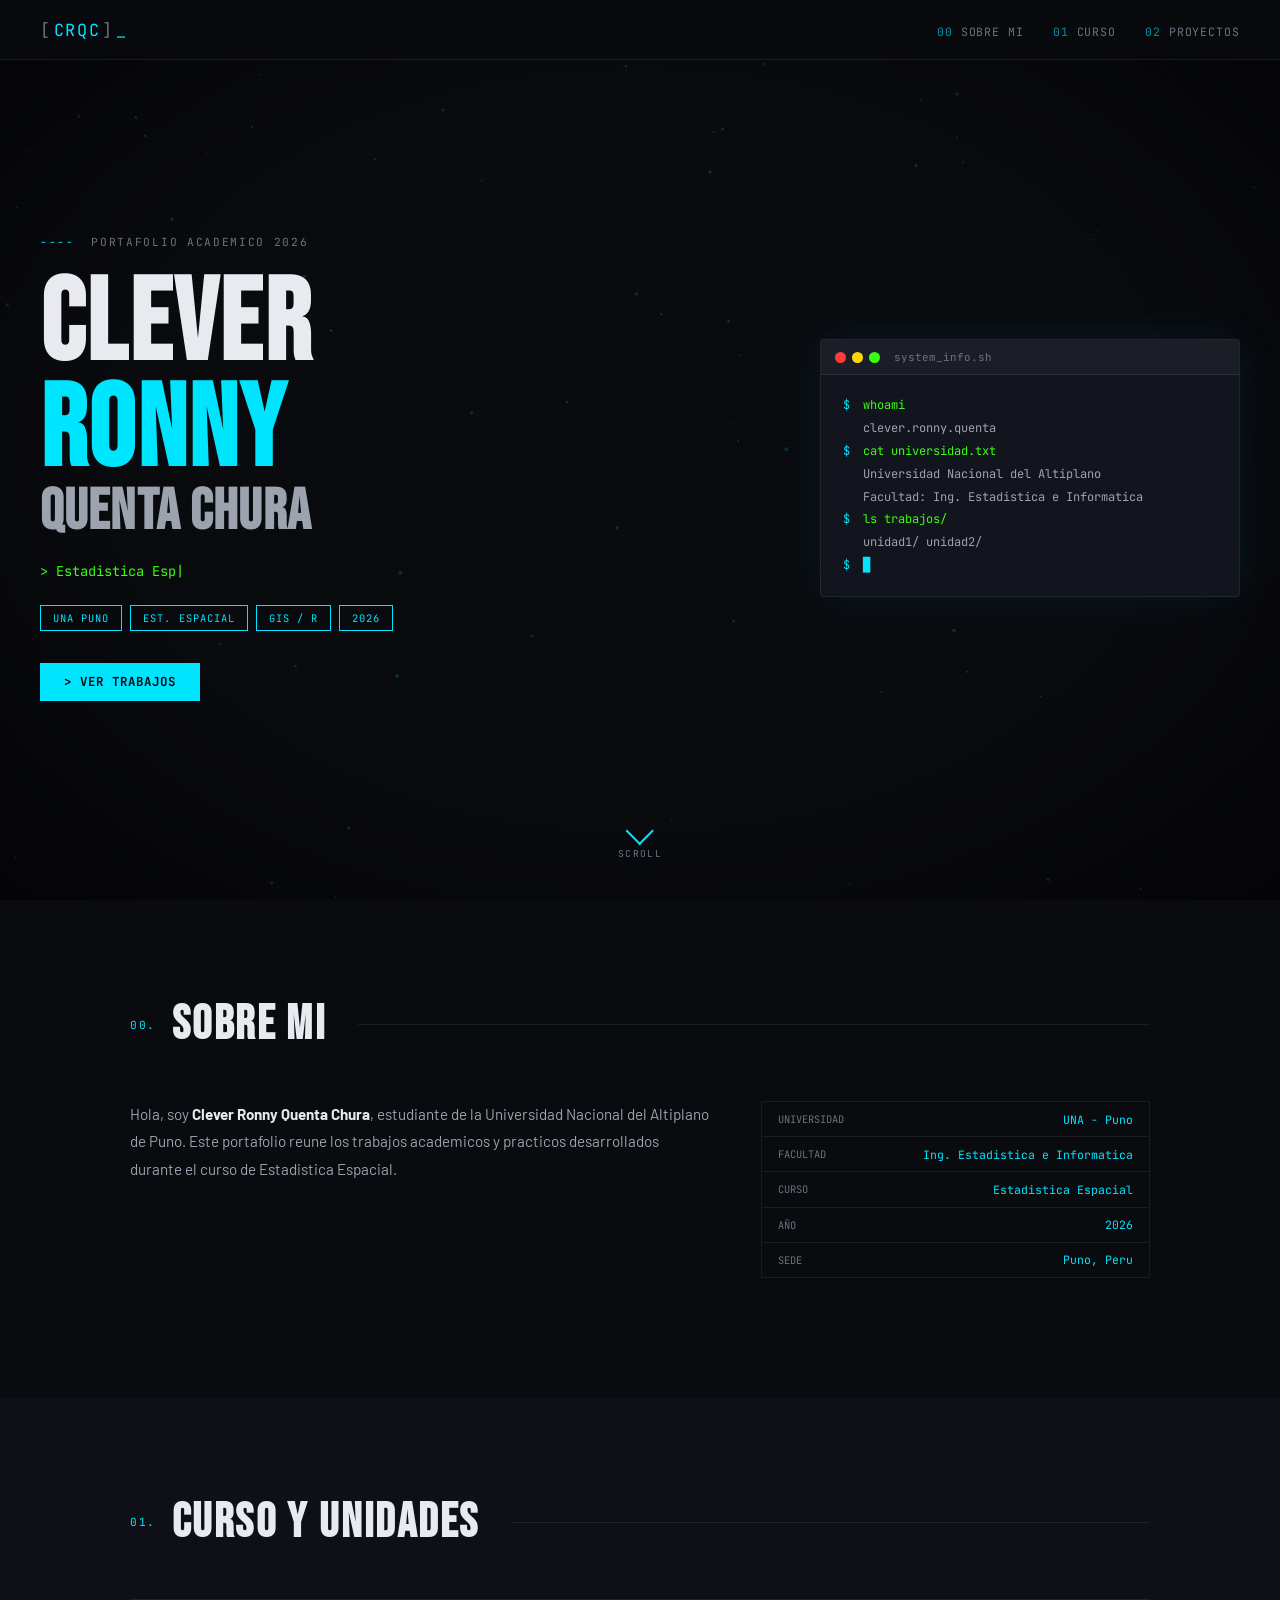
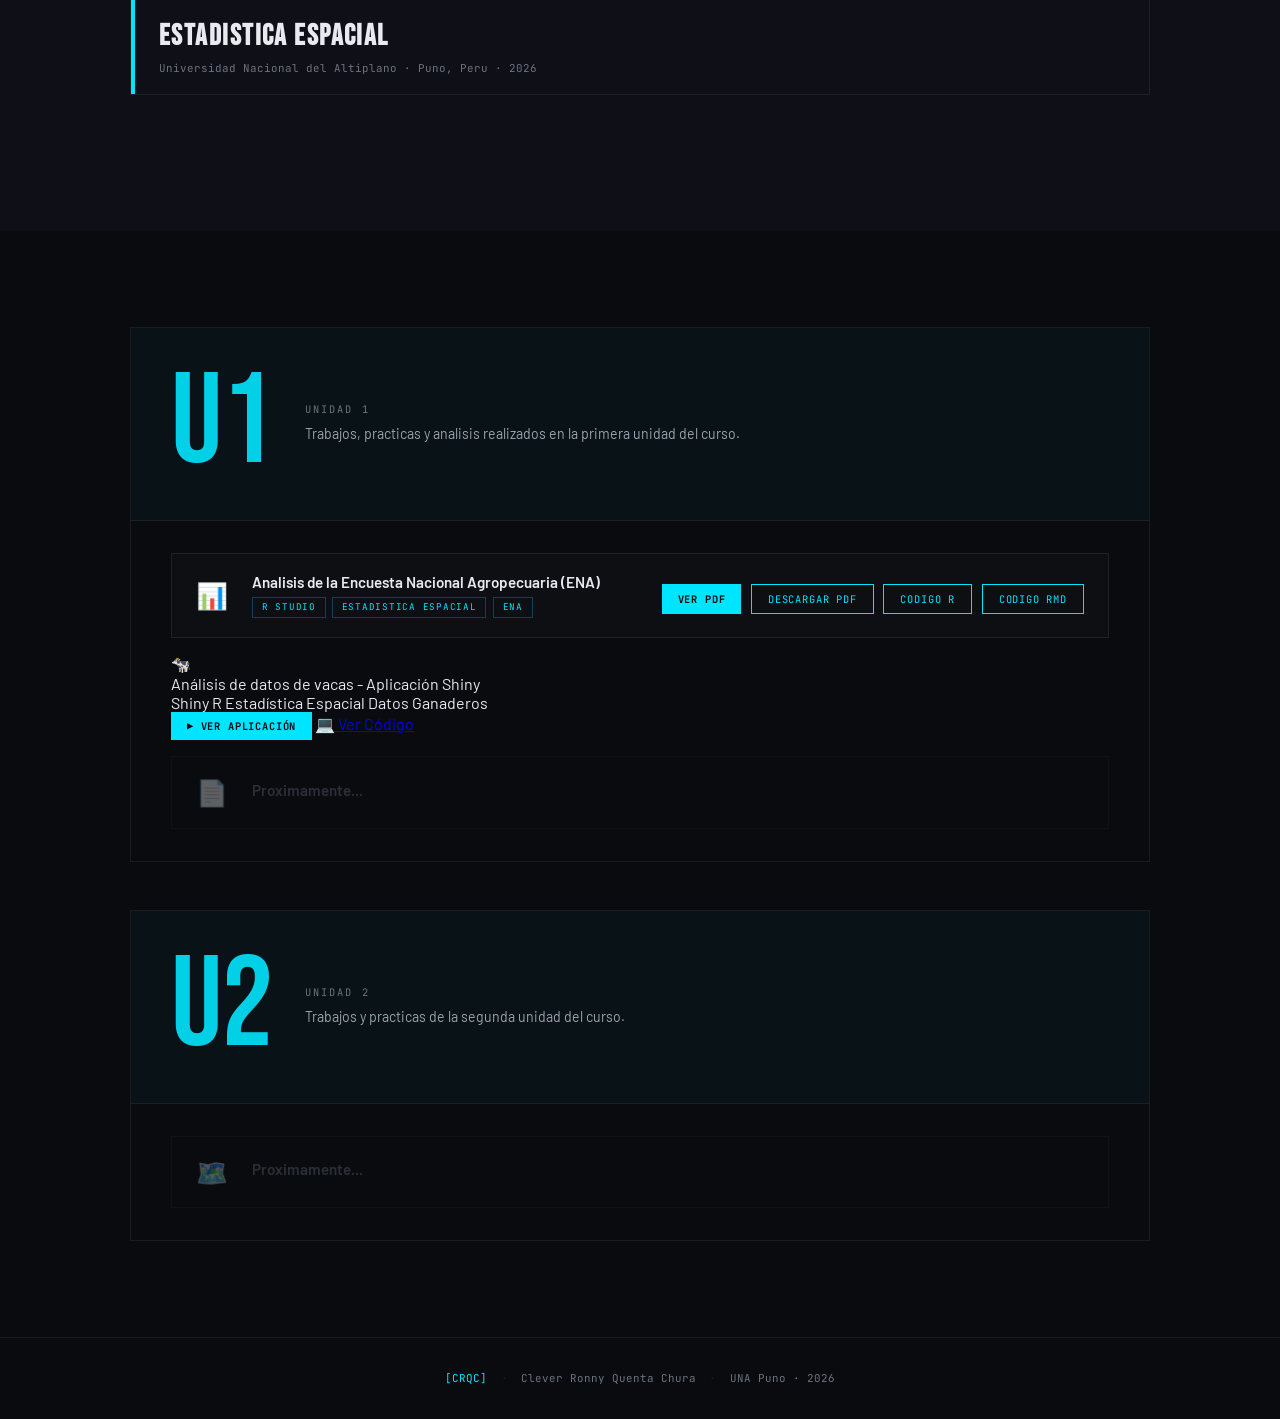
==== commit 3b7d8fa5: "pueder ser xd" ====
--- a/index.html
+++ b/index.html
@@ -543,7 +543,43 @@
                   <a href="./trabajos/unidad1/ENA_analisis.Rmd" download class="btn-view">Codigo Rmd</a>
                 </div>
               </div>
-
+<div class="artículo-trabajo">
+
+  <div class="icono de trabajo">🐄</div>
+
+  <div class="información-trabajo">
+    <div class="título-trabajo">
+      Análisis de datos de vacas - Aplicación Shiny
+    </div>
+
+    <div class="etiquetas-de-trabajo">
+      <span class="etiqueta t">Shiny R</span>
+      <span class="etiqueta t">Estadística Espacial</span>
+      <span class="etiqueta t">Datos Ganaderos</span>
+    </div>
+  </div>
+
+  <div class="trabajo-acciones">
+    
+    <!-- VER APP -->
+    <a href="https://ronny-bit.github.io/ESTADISTICA-ESPACIAL/" 
+       target="_blank" 
+       rel="noopener" 
+       class="btn-pdf">
+       ▶ Ver Aplicación
+    </a>
+
+    <!-- OPCIONAL: REPOSITORIO -->
+    <a href="https://github.com/ronny-bit/ESTADISTICA-ESPACIAL" 
+       target="_blank" 
+       rel="noopener" 
+       class="vista de botones">
+       💻 Ver Código
+    </a>
+
+  </div>
+
+</div>
               <div class="trabajo-item" style="opacity:0.35; pointer-events:none;">
                 <div class="trabajo-icon">📄</div>
                 <div class="trabajo-info">
